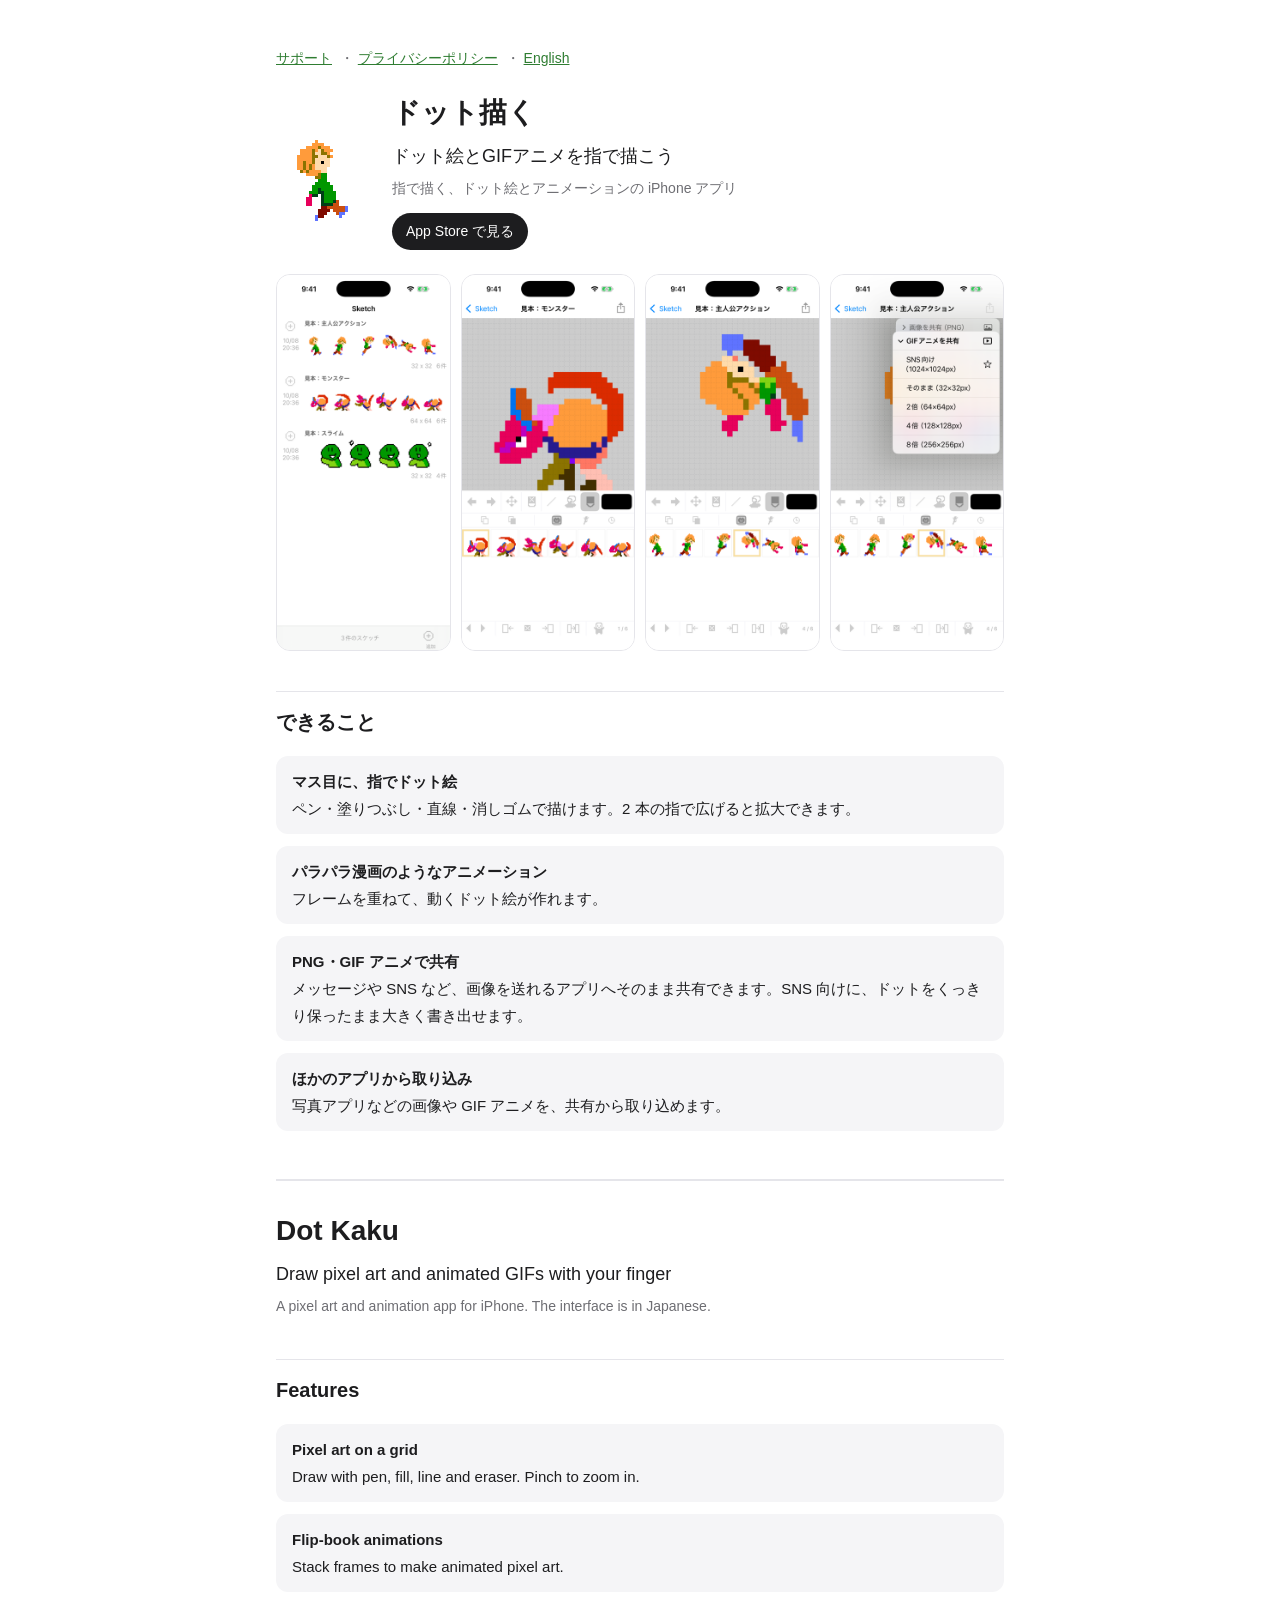
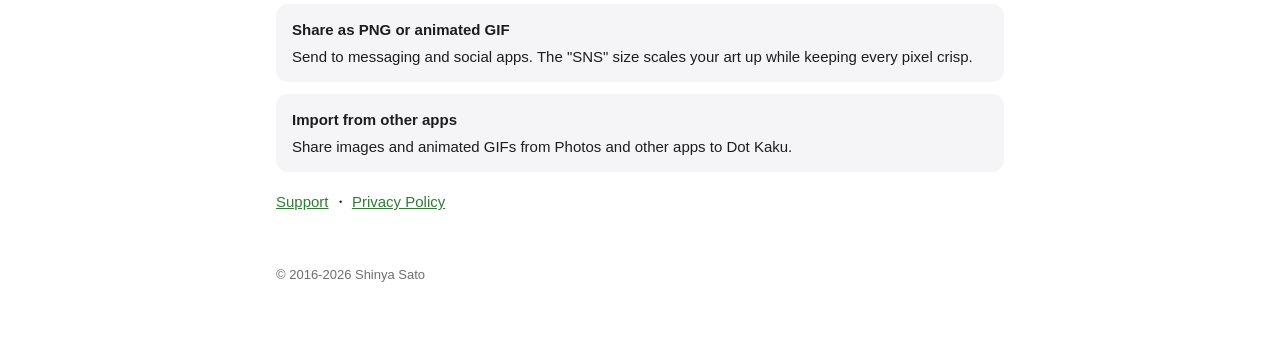
==== dotkaku/index.html @ af9aa2bf "ドット描くの紹介・サポート・プライバシーポリシーのページを追加 Co-Authored-By: Claude Opus 5.5 <noreply@anthropic.com>" ====
<!doctype html>
<html lang="ja">
<head>
<meta charset="utf-8">
<meta name="viewport" content="width=device-width, initial-scale=1">
<title>ドット描く</title>
<meta name="description" content="指で描く、ドット絵とアニメーションの iPhone アプリ。">
<link rel="icon" href="images/icon.png">
<link rel="stylesheet" href="style.css">
</head>
<body>
<main>
  <p class="nav"><a href="support/">サポート</a> ・ <a href="privacy/">プライバシーポリシー</a> ・ <a href="#en">English</a></p>

  <div class="hero">
    <img src="images/icon.png" alt="ドット描くのアイコン">
    <div>
      <h1>ドット描く</h1>
      <p class="lead">ドット絵とGIFアニメを指で描こう</p>
      <p class="sub">指で描く、ドット絵とアニメーションの iPhone アプリ</p>
      <a class="badge" href="https://apps.apple.com/jp/app/id1090317245">App Store で見る</a>
    </div>
  </div>

  <div class="shots">
    <img src="images/screen1.png" alt="見本のアニメーションが並んだスケッチの一覧">
    <img src="images/screen2.png" alt="モンスターのドット絵を編集している画面">
    <img src="images/screen3.png" alt="主人公のアニメーションのフレーム一覧">
    <img src="images/screen4.png" alt="GIFアニメを共有するときのサイズを選ぶメニュー">
  </div>

  <h2>できること</h2>
  <ul class="features">
    <li><strong>マス目に、指でドット絵</strong>ペン・塗りつぶし・直線・消しゴムで描けます。2 本の指で広げると拡大できます。</li>
    <li><strong>パラパラ漫画のようなアニメーション</strong>フレームを重ねて、動くドット絵が作れます。</li>
    <li><strong>PNG・GIF アニメで共有</strong>メッセージや SNS など、画像を送れるアプリへそのまま共有できます。SNS 向けに、ドットをくっきり保ったまま大きく書き出せます。</li>
    <li><strong>ほかのアプリから取り込み</strong>写真アプリなどの画像や GIF アニメを、共有から取り込めます。</li>
  </ul>

  <hr id="en">

  <h1 style="margin-top:32px">Dot Kaku</h1>
  <p class="lead">Draw pixel art and animated GIFs with your finger</p>
  <p class="sub">A pixel art and animation app for iPhone. The interface is in Japanese.</p>

  <h2>Features</h2>
  <ul class="features">
    <li><strong>Pixel art on a grid</strong>Draw with pen, fill, line and eraser. Pinch to zoom in.</li>
    <li><strong>Flip-book animations</strong>Stack frames to make animated pixel art.</li>
    <li><strong>Share as PNG or animated GIF</strong>Send to messaging and social apps. The "SNS" size scales your art up while keeping every pixel crisp.</li>
    <li><strong>Import from other apps</strong>Share images and animated GIFs from Photos and other apps to Dot Kaku.</li>
  </ul>
  <p><a href="support/#en">Support</a> ・ <a href="privacy/#en">Privacy Policy</a></p>

  <footer>© 2016-2026 Shinya Sato</footer>
</main>
</body>
</html>
---- dotkaku/style.css ----
:root {
  --text: #1d1d1f;
  --muted: #6e6e73;
  --line: #e5e5ea;
  --bg: #ffffff;
  --accent: #2f7d32;
  --card: #f5f5f7;
}
@media (prefers-color-scheme: dark) {
  :root {
    --text: #f5f5f7;
    --muted: #a1a1a6;
    --line: #38383a;
    --bg: #111113;
    --accent: #7bd17f;
    --card: #1c1c1e;
  }
}
* { box-sizing: border-box; }
body {
  margin: 0;
  background: var(--bg);
  color: var(--text);
  font-family: -apple-system, BlinkMacSystemFont, "Hiragino Sans", "Hiragino Kaku Gothic ProN", "Noto Sans JP", sans-serif;
  line-height: 1.8;
}
main { max-width: 760px; margin: 0 auto; padding: 32px 16px 64px; }
a { color: var(--accent); }
h1 { font-size: 28px; line-height: 1.3; margin: 0 0 8px; }
h2 { font-size: 20px; margin: 2em 0 0.6em; padding-top: 0.6em; border-top: 1px solid var(--line); }
h3 { font-size: 16px; margin: 1.6em 0 0.3em; }
p, li { font-size: 15px; }
.nav { font-size: 14px; color: var(--muted); margin-bottom: 24px; }
.nav a { margin-right: 4px; }
.hero { display: flex; gap: 20px; align-items: center; margin-bottom: 24px; }
.hero img { width: 96px; height: 96px; border-radius: 22px; image-rendering: pixelated; flex-shrink: 0; }
.lead { font-size: 18px; margin: 0; }
.sub { color: var(--muted); margin: 4px 0 0; font-size: 14px; }
.badge { display: inline-block; margin-top: 12px; padding: 6px 14px; border-radius: 999px; background: var(--text); color: var(--bg); text-decoration: none; font-size: 14px; }
.shots { display: grid; grid-template-columns: repeat(4, 1fr); gap: 10px; margin: 24px 0; }
.shots img { width: 100%; border-radius: 14px; border: 1px solid var(--line); }
@media (max-width: 560px) { .shots { grid-template-columns: repeat(2, 1fr); } }
.features { display: grid; gap: 12px; padding: 0; list-style: none; }
.features li { background: var(--card); border-radius: 12px; padding: 12px 16px; }
.features strong { display: block; }
.muted { color: var(--muted); font-size: 13px; }
hr { border: none; border-top: 2px solid var(--line); margin: 48px 0 0; }
footer { margin-top: 48px; color: var(--muted); font-size: 13px; }
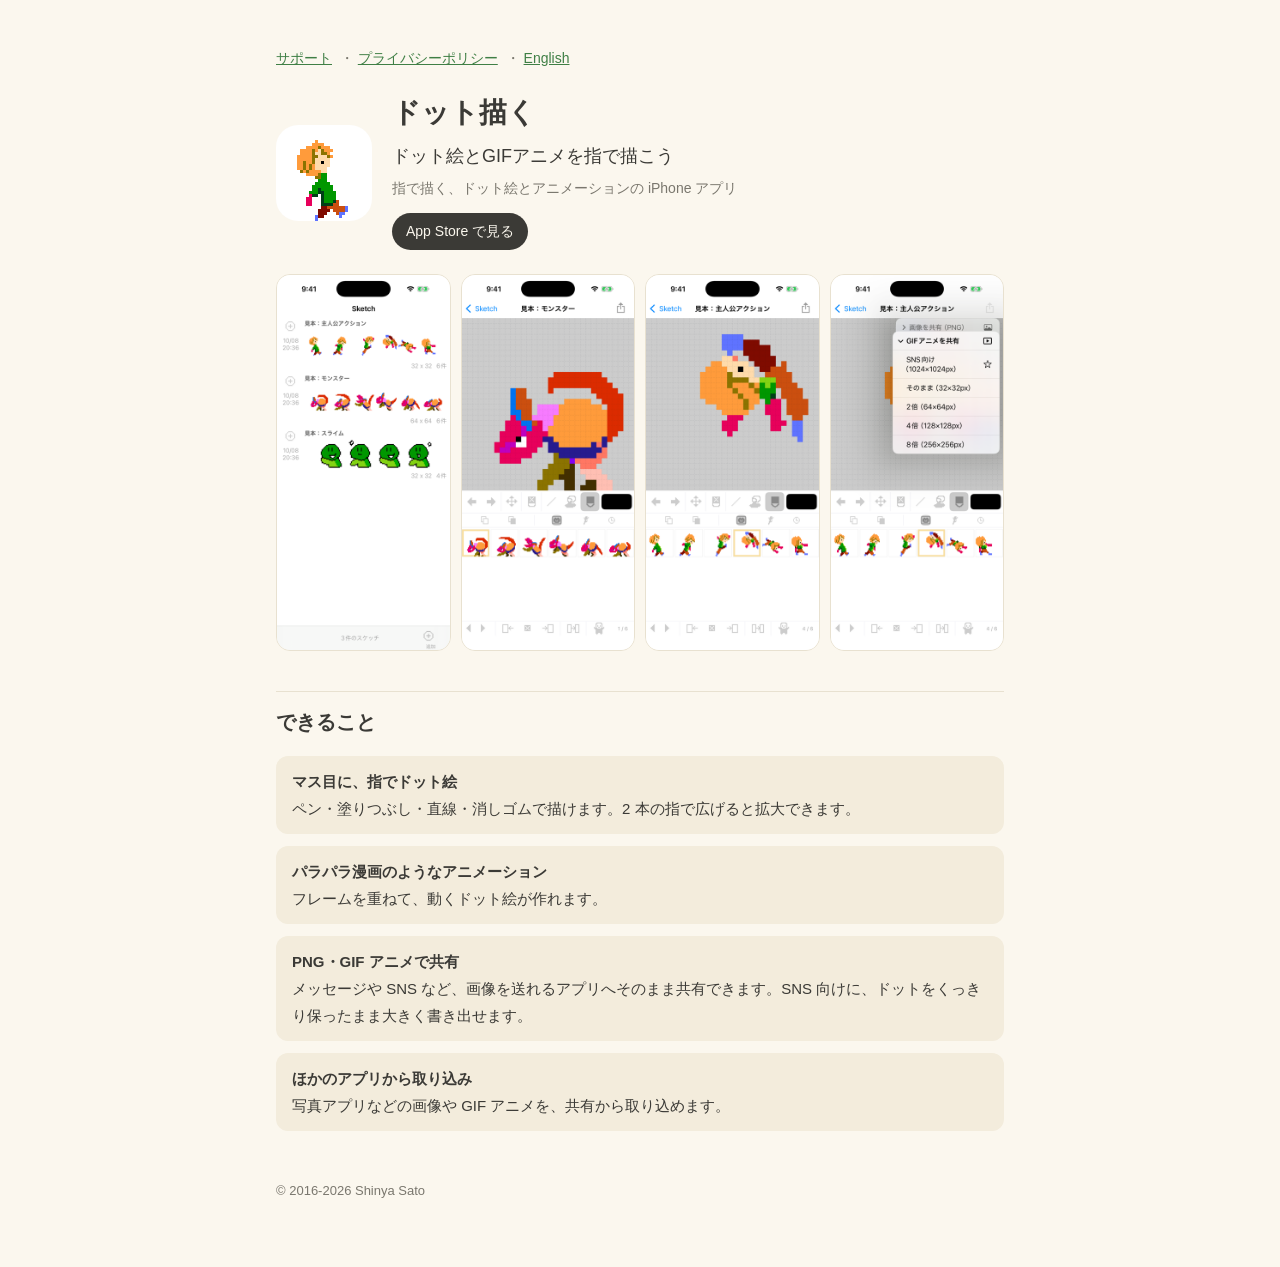
==== commit 116a744f: "サポートページを日本語と英語のページに分ける Co-Authored-By: Claude Opus 5.5 <noreply@anthropic.com>" ====
--- a/dotkaku/index.html
+++ b/dotkaku/index.html
@@ -10,7 +10,7 @@
 </head>
 <body>
 <main>
-  <p class="nav"><a href="support/">サポート</a> ・ <a href="privacy/">プライバシーポリシー</a> ・ <a href="#en">English</a></p>
+  <p class="nav"><a href="support/">サポート</a> ・ <a href="privacy/">プライバシーポリシー</a> ・ <a href="en/">English</a></p>
 
   <div class="hero">
     <img src="images/icon.png" alt="ドット描くのアイコン">
@@ -37,21 +37,6 @@
     <li><strong>ほかのアプリから取り込み</strong>写真アプリなどの画像や GIF アニメを、共有から取り込めます。</li>
   </ul>
 
-  <hr id="en">
-
-  <h1 style="margin-top:32px">Dot Kaku</h1>
-  <p class="lead">Draw pixel art and animated GIFs with your finger</p>
-  <p class="sub">A pixel art and animation app for iPhone. The interface is in Japanese.</p>
-
-  <h2>Features</h2>
-  <ul class="features">
-    <li><strong>Pixel art on a grid</strong>Draw with pen, fill, line and eraser. Pinch to zoom in.</li>
-    <li><strong>Flip-book animations</strong>Stack frames to make animated pixel art.</li>
-    <li><strong>Share as PNG or animated GIF</strong>Send to messaging and social apps. The "SNS" size scales your art up while keeping every pixel crisp.</li>
-    <li><strong>Import from other apps</strong>Share images and animated GIFs from Photos and other apps to Dot Kaku.</li>
-  </ul>
-  <p><a href="support/#en">Support</a> ・ <a href="privacy/#en">Privacy Policy</a></p>
-
   <footer>© 2016-2026 Shinya Sato</footer>
 </main>
 </body>
--- a/dotkaku/style.css
+++ b/dotkaku/style.css
@@ -1,20 +1,12 @@
 :root {
-  --text: #1d1d1f;
-  --muted: #6e6e73;
-  --line: #e5e5ea;
-  --bg: #ffffff;
-  --accent: #2f7d32;
-  --card: #f5f5f7;
-}
-@media (prefers-color-scheme: dark) {
-  :root {
-    --text: #f5f5f7;
-    --muted: #a1a1a6;
-    --line: #38383a;
-    --bg: #111113;
-    --accent: #7bd17f;
-    --card: #1c1c1e;
-  }
+  /* 目にやさしいクリーム色の背景（ダークモードでも黒にしない） */
+  color-scheme: light;
+  --text: #3b3a36;
+  --muted: #7a776e;
+  --line: #e8e1d0;
+  --bg: #fbf7ee;
+  --accent: #3f7f45;
+  --card: #f3ecdc;
 }
 * { box-sizing: border-box; }
 body {
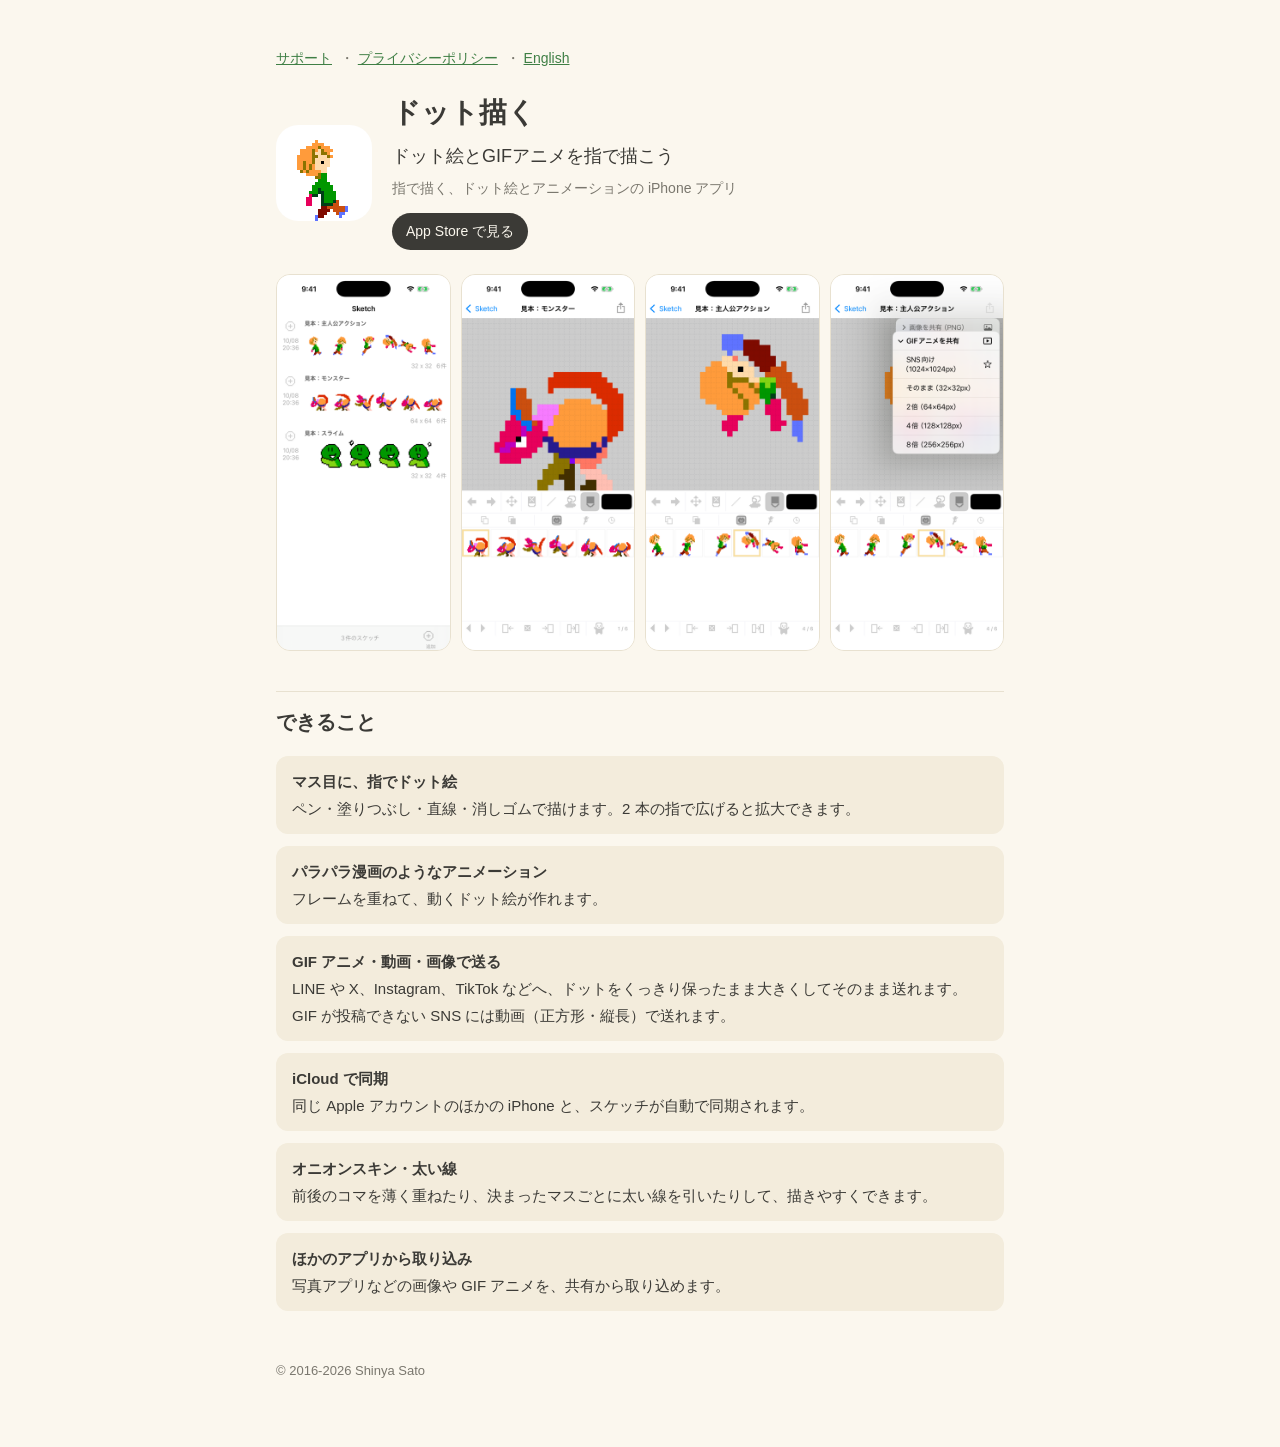
==== commit 10582ac8: "1.5：動画での共有・iCloud 同期・オニオンスキンを追加し、プライバシーポリシーに iCloud への保存を追記 Co-Authored-By: Claude Opus 5.5 <noreply" ====
--- a/dotkaku/index.html
+++ b/dotkaku/index.html
@@ -33,7 +33,9 @@
   <ul class="features">
     <li><strong>マス目に、指でドット絵</strong>ペン・塗りつぶし・直線・消しゴムで描けます。2 本の指で広げると拡大できます。</li>
     <li><strong>パラパラ漫画のようなアニメーション</strong>フレームを重ねて、動くドット絵が作れます。</li>
-    <li><strong>PNG・GIF アニメで共有</strong>メッセージや SNS など、画像を送れるアプリへそのまま共有できます。SNS 向けに、ドットをくっきり保ったまま大きく書き出せます。</li>
+    <li><strong>GIF アニメ・動画・画像で送る</strong>LINE や X、Instagram、TikTok などへ、ドットをくっきり保ったまま大きくしてそのまま送れます。GIF が投稿できない SNS には動画（正方形・縦長）で送れます。</li>
+    <li><strong>iCloud で同期</strong>同じ Apple アカウントのほかの iPhone と、スケッチが自動で同期されます。</li>
+    <li><strong>オニオンスキン・太い線</strong>前後のコマを薄く重ねたり、決まったマスごとに太い線を引いたりして、描きやすくできます。</li>
     <li><strong>ほかのアプリから取り込み</strong>写真アプリなどの画像や GIF アニメを、共有から取り込めます。</li>
   </ul>
 
